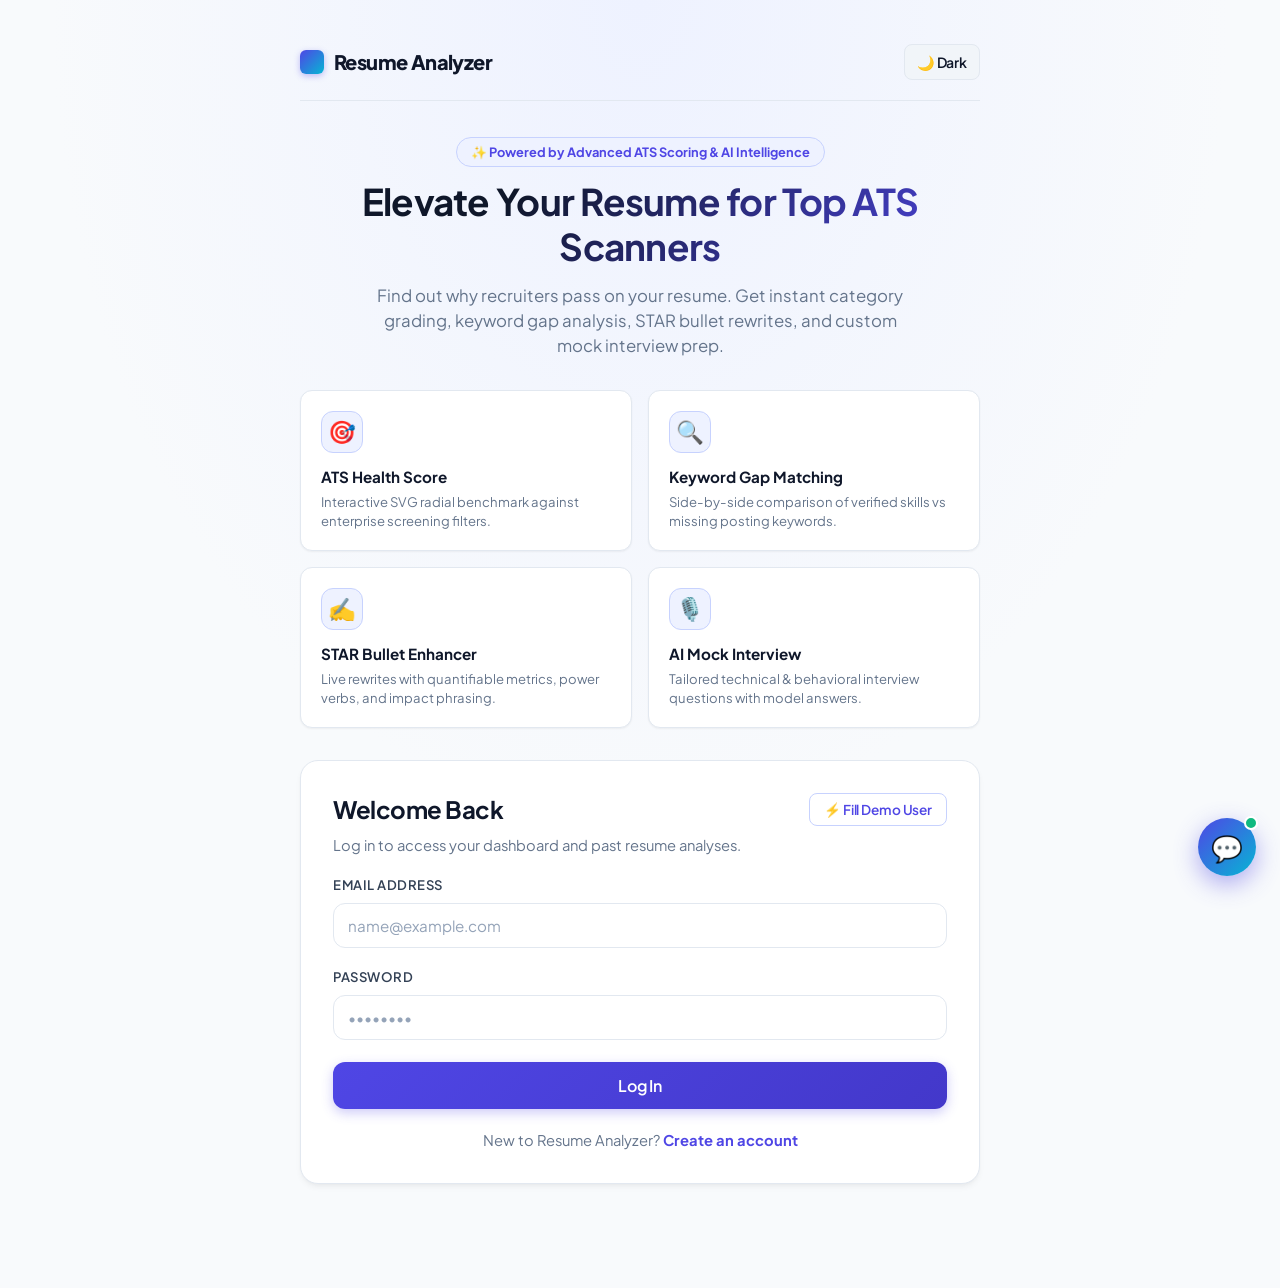
==== frontend/index.html @ e70772e7 "first commit" ====
<!DOCTYPE html>
<html lang="en">
<head>
<meta charset="UTF-8">
<meta name="viewport" content="width=device-width, initial-scale=1.0">
<title>AI Resume Analyzer - Beat the ATS & Land Your Dream Role</title>
<link rel="stylesheet" href="css/style.css">
</head>
<body>
<div class="shell" style="max-width: 720px;">

  <!-- Masthead Navigation -->
  <div class="masthead">
    <div class="brand">Resume Analyzer</div>
    <nav class="nav-actions">
      <button class="theme-toggle-btn" onclick="toggleTheme()" title="Toggle Dark/Light Mode">🌙 Dark</button>
    </nav>
  </div>

  <div style="text-align:center; margin-bottom: 32px;">
    <div style="display:inline-block; font-size:0.8rem; font-weight:700; color:var(--primary); background:var(--primary-light); padding:4px 14px; border-radius:var(--radius-pill); margin-bottom:12px; border:1px solid var(--primary-border);">
      ✨ Powered by Advanced ATS Scoring & AI Intelligence
    </div>
    <h1 style="font-size:2.3rem;">Elevate Your Resume for Top ATS Scanners</h1>
    <p class="muted" style="font-size:1.05rem; max-width:540px; margin:0 auto;">
      Find out why recruiters pass on your resume. Get instant category grading, keyword gap analysis, STAR bullet rewrites, and custom mock interview prep.
    </p>
  </div>

  <!-- Feature Highlights Grid -->
  <div class="features-grid">
    <div class="feature-box">
      <div class="feature-icon">🎯</div>
      <div class="feature-title">ATS Health Score</div>
      <div class="feature-desc">Interactive SVG radial benchmark against enterprise screening filters.</div>
    </div>
    <div class="feature-box">
      <div class="feature-icon">🔍</div>
      <div class="feature-title">Keyword Gap Matching</div>
      <div class="feature-desc">Side-by-side comparison of verified skills vs missing posting keywords.</div>
    </div>
    <div class="feature-box">
      <div class="feature-icon">✍️</div>
      <div class="feature-title">STAR Bullet Enhancer</div>
      <div class="feature-desc">Live rewrites with quantifiable metrics, power verbs, and impact phrasing.</div>
    </div>
    <div class="feature-box">
      <div class="feature-icon">🎙️</div>
      <div class="feature-title">AI Mock Interview</div>
      <div class="feature-desc">Tailored technical & behavioral interview questions with model answers.</div>
    </div>
  </div>

  <!-- Login Card -->
  <div class="card" id="login-card">
    <div style="display:flex; justify-content:space-between; align-items:center; margin-bottom:8px;">
      <h2 style="margin:0;">Welcome Back</h2>
      <button class="btn-outline btn-sm" onclick="quickFillDemo('login')" style="margin-top:0;">⚡ Fill Demo User</button>
    </div>
    <p class="muted" style="margin-bottom:18px;">Log in to access your dashboard and past resume analyses.</p>

    <label>Email Address</label>
    <input type="email" id="login-email" placeholder="name@example.com">

    <label>Password</label>
    <input type="password" id="login-password" placeholder="••••••••">

    <button onclick="handleLogin()" style="width:100%; margin-top:22px; padding:13px; font-size:1rem;">
      Log In
    </button>
    <div class="error" id="login-error"></div>

    <p class="muted" style="margin-top:20px; text-align:center;">
      New to Resume Analyzer? <a href="#" onclick="toggleForms(); return false;" style="font-weight:700;">Create an account</a>
    </p>
  </div>

  <!-- Register Card -->
  <div class="card" id="register-card" style="display:none;">
    <div style="display:flex; justify-content:space-between; align-items:center; margin-bottom:8px;">
      <h2 style="margin:0;">Create Account</h2>
      <button class="btn-outline btn-sm" onclick="quickFillDemo('reg')" style="margin-top:0;">⚡ Fill Demo Info</button>
    </div>
    <p class="muted" style="margin-bottom:18px;">Get started in 30 seconds. No credit card required.</p>

    <label>Full Name</label>
    <input type="text" id="reg-name" placeholder="e.g. Alex Morgan">

    <label>Email Address</label>
    <input type="email" id="reg-email" placeholder="alex.morgan@example.com">

    <label>Password (min 6 characters)</label>
    <input type="password" id="reg-password" placeholder="••••••••">

    <label>Target Job Role</label>
    <input type="text" id="reg-role" placeholder="e.g. Senior Java Developer, Full Stack Engineer">

    <button onclick="handleRegister()" style="width:100%; margin-top:22px; padding:13px; font-size:1rem;">
      Create Free Account
    </button>
    <div class="error" id="register-error"></div>

    <p class="muted" style="margin-top:20px; text-align:center;">
      Already have an account? <a href="#" onclick="toggleForms(); return false;" style="font-weight:700;">Log in</a>
    </p>
  </div>

</div>

<script src="js/api.js"></script>
<script>
  if (getToken()) window.location.href = "dashboard.html";

  function toggleForms() {
    const login = document.getElementById("login-card");
    const reg = document.getElementById("register-card");
    const showLogin = login.style.display === "none";
    login.style.display = showLogin ? "block" : "none";
    reg.style.display = showLogin ? "none" : "block";
  }

  function quickFillDemo(type) {
    if (type === "login") {
      document.getElementById("login-email").value = "demo@resumeanalyzer.com";
      document.getElementById("login-password").value = "password123";
    } else {
      document.getElementById("reg-name").value = "Alex Morgan";
      document.getElementById("reg-email").value = "demo_" + Math.floor(Math.random() * 9000 + 1000) + "@resumeanalyzer.com";
      document.getElementById("reg-password").value = "password123";
      document.getElementById("reg-role").value = "Senior Java Developer";
    }
  }

  async function handleLogin() {
    const email = document.getElementById("login-email").value.trim();
    const password = document.getElementById("login-password").value;
    const errorEl = document.getElementById("login-error");
    errorEl.textContent = "";

    if (!email || !password) {
      errorEl.textContent = "Please enter both email and password.";
      return;
    }

    try {
      await loginUser(email, password);
      window.location.href = "dashboard.html";
    } catch (e) {
      errorEl.textContent = e.message;
    }
  }

  async function handleRegister() {
    const name = document.getElementById("reg-name").value.trim();
    const email = document.getElementById("reg-email").value.trim();
    const password = document.getElementById("reg-password").value;
    const role = document.getElementById("reg-role").value.trim();
    const errorEl = document.getElementById("register-error");
    errorEl.textContent = "";

    if (!name || !email || !password) {
      errorEl.textContent = "Please fill in your name, email, and password.";
      return;
    }

    try {
      await registerUser(name, email, password, role);
      window.location.href = "dashboard.html";
    } catch (e) {
      errorEl.textContent = e.message;
    }
  }
</script>
<script src="js/chatbot.js"></script>
</body>
</html>
---- frontend/css/style.css ----
@import url('https://fonts.googleapis.com/css2?family=Plus+Jakarta+Sans:wght@400;500;600;700;800&display=swap');

:root {
  /* Core Palette */
  --bg-app: #f8fafc;
  --bg-card: #ffffff;
  --bg-subtle: #f1f5f9;
  
  --text-main: #0f172a;
  --text-body: #334155;
  --text-muted: #64748b;
  --text-faint: #94a3b8;
  
  /* Brand / Primary */
  --primary: #4f46e5;
  --primary-hover: #4338ca;
  --primary-light: #eef2ff;
  --primary-border: #c7d2fe;
  --primary-glow: rgba(79, 70, 229, 0.16);

  /* Status Colors */
  --success: #059669;
  --success-bg: #ecfdf5;
  --success-border: #a7f3d0;
  --success-text: #065f46;

  --warn: #d97706;
  --warn-bg: #fffbeb;
  --warn-border: #fde68a;
  --warn-text: #92400e;

  --danger: #dc2626;
  --danger-bg: #fef2f2;
  --danger-border: #fecaca;
  --danger-text: #991b1b;

  /* Borders & Shadows */
  --border: #e2e8f0;
  --border-focus: #818cf8;
  --radius-sm: 8px;
  --radius-md: 12px;
  --radius-lg: 18px;
  --radius-pill: 9999px;

  --shadow-sm: 0 1px 2px 0 rgba(0, 0, 0, 0.05);
  --shadow-card: 0 4px 6px -1px rgba(0, 0, 0, 0.05), 0 2px 4px -2px rgba(0, 0, 0, 0.04);
  --shadow-elevated: 0 12px 24px -4px rgba(15, 23, 42, 0.08), 0 4px 8px -2px rgba(15, 23, 42, 0.04);
}

* {
  box-sizing: border-box;
  margin: 0;
  padding: 0;
}

body {
  margin: 0;
  background-color: var(--bg-app);
  background-image: radial-gradient(at 50% 0%, #eef2ff 0%, #f8fafc 65%);
  background-attachment: fixed;
  color: var(--text-body);
  font-family: 'Plus Jakarta Sans', -apple-system, BlinkMacSystemFont, "Segoe UI", Roboto, Helvetica, Arial, sans-serif;
  font-size: 15px;
  line-height: 1.6;
  -webkit-font-smoothing: antialiased;
  -moz-osx-font-smoothing: grayscale;
  min-height: 100vh;
}

/* Headings */
h1, h2, h3, h4 {
  color: var(--text-main);
  font-weight: 700;
  letter-spacing: -0.02em;
}

h1 {
  font-size: 2.2rem;
  line-height: 1.2;
  margin-bottom: 0.4em;
  background: linear-gradient(135deg, #0f172a 30%, #4f46e5 100%);
  -webkit-background-clip: text;
  -webkit-text-fill-color: transparent;
}

h2 {
  font-size: 1.5rem;
  line-height: 1.3;
  margin-bottom: 0.3em;
}

h3 {
  font-size: 1.15rem;
  font-weight: 600;
  margin-top: 28px;
  margin-bottom: 12px;
}

a {
  color: var(--primary);
  text-decoration: none;
  font-weight: 500;
  transition: color 0.15s ease;
}

a:hover {
  color: var(--primary-hover);
  text-decoration: underline;
}

/* Shell / Container */
.shell {
  max-width: 760px;
  margin: 0 auto;
  padding: 44px 20px 80px;
}

/* Navigation / Masthead */
.masthead {
  display: flex;
  justify-content: space-between;
  align-items: center;
  padding-bottom: 20px;
  margin-bottom: 36px;
  border-bottom: 1px solid var(--border);
}

.masthead .brand {
  font-size: 1.25rem;
  font-weight: 800;
  letter-spacing: -0.03em;
  color: var(--text-main);
  display: flex;
  align-items: center;
  gap: 10px;
}

.masthead .brand::before {
  content: "";
  display: inline-block;
  width: 24px;
  height: 24px;
  background: linear-gradient(135deg, #4f46e5 0%, #06b6d4 100%);
  border-radius: 6px;
  box-shadow: 0 2px 6px rgba(79, 70, 229, 0.35);
}

.masthead nav {
  display: flex;
  align-items: center;
  gap: 8px;
}

.masthead nav a {
  color: var(--text-muted);
  font-size: 0.9rem;
  font-weight: 500;
  padding: 8px 14px;
  border-radius: var(--radius-sm);
  text-decoration: none;
  transition: all 0.15s ease;
}

.masthead nav a:hover {
  color: var(--text-main);
  background: var(--bg-subtle);
  text-decoration: none;
}

/* Card */
.card {
  background: var(--bg-card);
  border: 1px solid var(--border);
  border-radius: var(--radius-lg);
  padding: 32px;
  margin-bottom: 24px;
  box-shadow: var(--shadow-card);
  transition: box-shadow 0.2s ease, border-color 0.2s ease;
}

.card:hover {
  box-shadow: var(--shadow-elevated);
  border-color: #cbd5e1;
}

/* Forms & Inputs */
label {
  display: block;
  font-size: 0.82rem;
  font-weight: 600;
  color: var(--text-body);
  text-transform: uppercase;
  letter-spacing: 0.04em;
  margin-top: 18px;
  margin-bottom: 8px;
}

input[type=text],
input[type=email],
input[type=password],
textarea {
  width: 100%;
  padding: 12px 14px;
  border: 1.5px solid var(--border);
  border-radius: var(--radius-md);
  background: #ffffff;
  color: var(--text-main);
  font-size: 0.95rem;
  font-family: inherit;
  transition: border-color 0.15s ease, box-shadow 0.15s ease;
}

input[type=text]:focus,
input[type=email]:focus,
input[type=password]:focus,
textarea:focus {
  outline: none;
  border-color: var(--primary);
  box-shadow: 0 0 0 4px var(--primary-glow);
}

input::placeholder,
textarea::placeholder {
  color: var(--text-faint);
}

textarea {
  min-height: 120px;
  resize: vertical;
  line-height: 1.5;
}

/* Modern File Upload Input */
input[type=file] {
  display: block;
  width: 100%;
  margin-top: 6px;
  padding: 14px;
  font-size: 0.9rem;
  color: var(--text-muted);
  border: 2px dashed var(--border);
  border-radius: var(--radius-md);
  background: var(--bg-subtle);
  cursor: pointer;
  transition: all 0.2s ease;
}

input[type=file]:hover {
  border-color: var(--primary);
  background: var(--primary-light);
  color: var(--text-main);
}

input[type=file]::file-selector-button {
  padding: 8px 16px;
  margin-right: 14px;
  background: #ffffff;
  color: var(--text-main);
  border: 1px solid var(--border);
  border-radius: var(--radius-sm);
  font-family: inherit;
  font-size: 0.85rem;
  font-weight: 600;
  cursor: pointer;
  box-shadow: var(--shadow-sm);
  transition: all 0.15s ease;
}

input[type=file]::file-selector-button:hover {
  background: var(--primary);
  color: #ffffff;
  border-color: var(--primary);
}

/* Buttons */
button {
  display: inline-flex;
  align-items: center;
  justify-content: center;
  margin-top: 24px;
  padding: 12px 26px;
  background: linear-gradient(135deg, #4f46e5 0%, #4338ca 100%);
  color: #ffffff;
  border: none;
  border-radius: var(--radius-md);
  font-family: inherit;
  font-size: 0.95rem;
  font-weight: 600;
  letter-spacing: -0.01em;
  cursor: pointer;
  box-shadow: 0 4px 12px rgba(79, 70, 229, 0.28);
  transition: all 0.18s cubic-bezier(0.16, 1, 0.3, 1);
}

button:hover:not(:disabled) {
  transform: translateY(-1.5px);
  box-shadow: 0 6px 16px rgba(79, 70, 229, 0.38);
}

button:active:not(:disabled) {
  transform: translateY(0);
}

button:disabled {
  background: #94a3b8;
  cursor: not-allowed;
  opacity: 0.7;
  box-shadow: none;
  transform: none;
}

/* Error Banner */
.error {
  margin-top: 14px;
  padding: 12px 16px;
  border-radius: var(--radius-md);
  background-color: var(--danger-bg);
  border: 1px solid var(--danger-border);
  color: var(--danger-text);
  font-size: 0.9rem;
  font-weight: 500;
  display: flex;
  align-items: center;
  gap: 8px;
}

.error:empty {
  display: none;
}

.error::before {
  content: "!";
  display: inline-flex;
  align-items: center;
  justify-content: center;
  width: 18px;
  height: 18px;
  border-radius: 50%;
  background: var(--danger);
  color: #ffffff;
  font-size: 0.75rem;
  font-weight: 800;
  flex-shrink: 0;
}

/* Muted helper text */
.muted {
  color: var(--text-muted);
  font-size: 0.92rem;
  line-height: 1.5;
}

/* ATS Readiness Hero Banner */
.readiness {
  display: flex;
  align-items: center;
  gap: 20px;
  padding: 20px 24px;
  background: linear-gradient(135deg, #f0fdf4 0%, #ecfdf5 100%);
  border: 1px solid var(--success-border);
  border-radius: var(--radius-md);
  margin-bottom: 24px;
}

.readiness .score {
  font-size: 3.5rem;
  font-weight: 800;
  line-height: 1;
  color: var(--success);
  letter-spacing: -0.04em;
}

.readiness .label {
  font-size: 1.05rem;
  font-weight: 600;
  color: var(--success-text);
}

/* Metric Grid */
.metric-grid {
  display: grid;
  grid-template-columns: repeat(auto-fit, minmax(130px, 1fr));
  gap: 14px;
  margin-top: 18px;
}

.metric {
  background: var(--bg-subtle);
  border: 1px solid var(--border);
  border-radius: var(--radius-md);
  padding: 16px 18px;
  transition: all 0.15s ease;
}

.metric:hover {
  background: #ffffff;
  border-color: #cbd5e1;
  box-shadow: var(--shadow-sm);
  transform: translateY(-1px);
}

.metric .value {
  font-size: 1.6rem;
  font-weight: 700;
  letter-spacing: -0.02em;
  color: var(--text-main);
  line-height: 1.2;
}

.metric .name {
  font-size: 0.8rem;
  font-weight: 600;
  color: var(--text-muted);
  text-transform: capitalize;
  margin-top: 4px;
}

/* Tags (Skills & Missing Skills) */
.tag-list {
  display: flex;
  flex-wrap: wrap;
  gap: 8px;
  margin-top: 10px;
}

.tag {
  font-size: 0.82rem;
  font-weight: 600;
  padding: 6px 12px;
  border-radius: var(--radius-pill);
  background: var(--success-bg);
  color: var(--success-text);
  border: 1px solid var(--success-border);
  display: inline-flex;
  align-items: center;
  gap: 5px;
  transition: transform 0.1s ease;
}

.tag:hover {
  transform: scale(1.02);
}

.tag::before {
  content: "✓";
  font-size: 0.75rem;
  color: var(--success);
}

.tag.missing {
  background: var(--danger-bg);
  color: var(--danger-text);
  border-color: var(--danger-border);
}

.tag.missing::before {
  content: "+";
  font-size: 0.85rem;
  color: var(--danger);
}

/* Suggestions List */
.suggestions {
  list-style: none;
  padding: 0;
  margin-top: 12px;
  display: flex;
  flex-direction: column;
  gap: 10px;
}

.suggestions li {
  position: relative;
  background: var(--bg-subtle);
  border-left: 3.5px solid var(--primary);
  border-radius: 0 var(--radius-sm) var(--radius-sm) 0;
  padding: 12px 16px;
  font-size: 0.92rem;
  color: var(--text-body);
  line-height: 1.5;
}

/* History Rows */
.history-row {
  display: flex;
  justify-content: space-between;
  align-items: center;
  padding: 14px 16px;
  border-radius: var(--radius-sm);
  border-bottom: 1px solid var(--border);
  font-size: 0.92rem;
  font-weight: 500;
  transition: background 0.15s ease;
}

.history-row:hover {
  background: var(--bg-subtle);
}

.history-row:last-child {
  border-bottom: none;
}

.history-row span:last-child {
  font-weight: 600;
  color: var(--primary);
  background: var(--primary-light);
  padding: 4px 10px;
  border-radius: var(--radius-pill);
  font-size: 0.82rem;
}

/* Loading status text */
#status {
  font-size: 0.9rem;
  font-weight: 500;
  color: var(--primary);
  display: flex;
  align-items: center;
  gap: 8px;
}

/* Responsive adjustments */
@media (max-width: 640px) {
  .shell {
    padding: 24px 16px 60px;
  }
  .card {
    padding: 20px;
  }
  .readiness {
    flex-direction: column;
    align-items: flex-start;
    gap: 8px;
  }
  .readiness .score {
    font-size: 2.8rem;
  }
  .metric-grid {
    grid-template-columns: repeat(2, 1fr);
  }
}

/* ==========================================================================
   DARK THEME VARIABLES & OVERRIDES
   ========================================================================== */
[data-theme="dark"] {
  --bg-app: #090d16;
  --bg-card: #111827;
  --bg-subtle: #1a2236;
  
  --text-main: #f8fafc;
  --text-body: #cbd5e1;
  --text-muted: #94a3b8;
  --text-faint: #64748b;

  --primary: #6366f1;
  --primary-hover: #818cf8;
  --primary-light: rgba(99, 102, 241, 0.15);
  --primary-border: rgba(99, 102, 241, 0.35);
  --primary-glow: rgba(99, 102, 241, 0.25);

  --border: #232f48;
  --border-focus: #818cf8;

  --success: #10b981;
  --success-bg: rgba(16, 185, 129, 0.14);
  --success-border: rgba(16, 185, 129, 0.35);
  --success-text: #34d399;

  --warn: #f59e0b;
  --warn-bg: rgba(245, 158, 11, 0.14);
  --warn-border: rgba(245, 158, 11, 0.35);
  --warn-text: #fbbf24;

  --danger: #ef4444;
  --danger-bg: rgba(239, 68, 68, 0.14);
  --danger-border: rgba(239, 68, 68, 0.35);
  --danger-text: #f87171;

  --shadow-sm: 0 1px 3px rgba(0, 0, 0, 0.4);
  --shadow-card: 0 4px 14px rgba(0, 0, 0, 0.4);
  --shadow-elevated: 0 12px 30px rgba(0, 0, 0, 0.6);
}

[data-theme="dark"] body {
  background-color: var(--bg-app);
  background-image: radial-gradient(at 50% 0%, #1e1b4b 0%, #090d16 70%);
}

[data-theme="dark"] h1 {
  background: linear-gradient(135deg, #f8fafc 40%, #818cf8 100%);
  -webkit-background-clip: text;
  -webkit-text-fill-color: transparent;
}

[data-theme="dark"] input[type=text],
[data-theme="dark"] input[type=email],
[data-theme="dark"] input[type=password],
[data-theme="dark"] textarea,
[data-theme="dark"] select {
  background: #0f172a;
  color: #f1f5f9;
  border-color: #26334d;
}

[data-theme="dark"] input[type=file] {
  background: #111b30;
  border-color: #26334d;
}

[data-theme="dark"] input[type=file]::file-selector-button {
  background: #1e293b;
  color: #f8fafc;
  border-color: #334155;
}

[data-theme="dark"] .readiness {
  background: linear-gradient(135deg, rgba(6, 78, 59, 0.35) 0%, rgba(16, 185, 129, 0.12) 100%);
  border-color: rgba(52, 211, 153, 0.3);
}

/* ==========================================================================
   NAVIGATION & THEME TOGGLE
   ========================================================================== */
.nav-actions {
  display: flex;
  align-items: center;
  gap: 10px;
}

.theme-toggle-btn {
  background: var(--bg-subtle);
  color: var(--text-main);
  border: 1px solid var(--border);
  box-shadow: none;
  margin-top: 0;
  padding: 8px 12px;
  border-radius: var(--radius-sm);
  font-size: 0.88rem;
  cursor: pointer;
  display: inline-flex;
  align-items: center;
  gap: 6px;
  transition: all 0.2s ease;
}

.theme-toggle-btn:hover {
  background: var(--primary-light);
  border-color: var(--primary-border);
  transform: translateY(-1px);
}

.btn-secondary {
  background: var(--bg-subtle);
  color: var(--text-main);
  border: 1px solid var(--border);
  box-shadow: var(--shadow-sm);
}

.btn-secondary:hover:not(:disabled) {
  background: var(--primary-light);
  color: var(--primary);
  border-color: var(--primary-border);
}

.btn-sm {
  margin-top: 0;
  padding: 7px 14px;
  font-size: 0.85rem;
  border-radius: var(--radius-sm);
}

.btn-outline {
  background: transparent;
  color: var(--primary);
  border: 1.5px solid var(--primary-border);
  box-shadow: none;
}

.btn-outline:hover:not(:disabled) {
  background: var(--primary-light);
}

/* ==========================================================================
   INTERACTIVE TABS
   ========================================================================== */
.tabs-nav {
  display: flex;
  gap: 6px;
  border-bottom: 2px solid var(--border);
  margin-bottom: 24px;
  overflow-x: auto;
  padding-bottom: 4px;
  scrollbar-width: none;
}

.tabs-nav::-webkit-scrollbar {
  display: none;
}

.tab-btn {
  background: transparent;
  color: var(--text-muted);
  border: none;
  box-shadow: none;
  margin-top: 0;
  padding: 10px 18px;
  border-radius: var(--radius-md) var(--radius-md) 0 0;
  font-size: 0.92rem;
  font-weight: 600;
  cursor: pointer;
  white-space: nowrap;
  position: relative;
  transition: all 0.15s ease;
}

.tab-btn:hover {
  color: var(--text-main);
  background: var(--bg-subtle);
  transform: none;
}

.tab-btn.active {
  color: var(--primary);
  background: var(--primary-light);
}

.tab-btn.active::after {
  content: "";
  position: absolute;
  bottom: -6px;
  left: 0;
  right: 0;
  height: 3px;
  background: var(--primary);
  border-radius: 3px 3px 0 0;
}

.tab-content {
  display: none;
  animation: fadeIn 0.25s ease;
}

.tab-content.active {
  display: block;
}

@keyframes fadeIn {
  from { opacity: 0; transform: translateY(6px); }
  to { opacity: 1; transform: translateY(0); }
}

/* ==========================================================================
   RADIAL ATS SCORE GAUGE & HERO METRICS
   ========================================================================== */
.score-hero-card {
  display: flex;
  align-items: center;
  justify-content: space-between;
  gap: 24px;
  padding: 28px 32px;
  background: var(--bg-card);
  border: 1px solid var(--border);
  border-radius: var(--radius-lg);
  margin-bottom: 24px;
  box-shadow: var(--shadow-card);
}

.score-gauge-wrap {
  position: relative;
  width: 130px;
  height: 130px;
  flex-shrink: 0;
}

.score-gauge-svg {
  width: 100%;
  height: 100%;
  transform: rotate(-90deg);
}

.gauge-bg {
  fill: none;
  stroke: var(--bg-subtle);
  stroke-width: 10;
}

.gauge-progress {
  fill: none;
  stroke: var(--primary);
  stroke-width: 10;
  stroke-linecap: round;
  transition: stroke-dashoffset 1.2s cubic-bezier(0.16, 1, 0.3, 1), stroke 0.4s ease;
}

.gauge-center-text {
  position: absolute;
  inset: 0;
  display: flex;
  flex-direction: column;
  align-items: center;
  justify-content: center;
  line-height: 1;
}

.gauge-center-score {
  font-size: 2.4rem;
  font-weight: 800;
  letter-spacing: -0.03em;
  color: var(--text-main);
}

.gauge-center-label {
  font-size: 0.72rem;
  font-weight: 700;
  color: var(--text-muted);
  text-transform: uppercase;
  margin-top: 2px;
}

.score-details-col {
  flex: 1;
}

.score-title-row {
  display: flex;
  align-items: center;
  gap: 12px;
  flex-wrap: wrap;
}

.score-status-badge {
  display: inline-flex;
  align-items: center;
  gap: 5px;
  font-size: 0.82rem;
  font-weight: 700;
  padding: 4px 12px;
  border-radius: var(--radius-pill);
}

.badge-excellent {
  background: var(--success-bg);
  color: var(--success-text);
  border: 1px solid var(--success-border);
}

.badge-good {
  background: var(--primary-light);
  color: var(--primary);
  border: 1px solid var(--primary-border);
}

.badge-warning {
  background: var(--warn-bg);
  color: var(--warn-text);
  border: 1px solid var(--warn-border);
}

.badge-danger {
  background: var(--danger-bg);
  color: var(--danger-text);
  border: 1px solid var(--danger-border);
}

.score-percentile-text {
  font-size: 0.95rem;
  color: var(--text-body);
  margin-top: 8px;
  line-height: 1.5;
}

.score-meta-bar {
  display: flex;
  align-items: center;
  gap: 16px;
  margin-top: 14px;
  padding-top: 12px;
  border-top: 1px solid var(--border);
  font-size: 0.88rem;
  color: var(--text-muted);
}

/* ==========================================================================
   CATEGORY BREAKDOWN WITH PROGRESS BARS
   ========================================================================== */
.cat-breakdown-grid {
  display: grid;
  grid-template-columns: repeat(auto-fit, minmax(220px, 1fr));
  gap: 16px;
  margin-top: 14px;
}

.cat-card {
  background: var(--bg-subtle);
  border: 1px solid var(--border);
  border-radius: var(--radius-md);
  padding: 16px;
  transition: all 0.15s ease;
}

.cat-card:hover {
  background: var(--bg-card);
  border-color: var(--primary-border);
  box-shadow: var(--shadow-sm);
}

.cat-header {
  display: flex;
  justify-content: space-between;
  align-items: center;
  margin-bottom: 8px;
}

.cat-name {
  font-size: 0.85rem;
  font-weight: 700;
  text-transform: capitalize;
  color: var(--text-main);
}

.cat-score-badge {
  font-size: 0.85rem;
  font-weight: 800;
  color: var(--primary);
}

.progress-track {
  width: 100%;
  height: 8px;
  background: rgba(148, 163, 184, 0.2);
  border-radius: var(--radius-pill);
  overflow: hidden;
  margin-bottom: 6px;
}

.progress-fill {
  height: 100%;
  border-radius: var(--radius-pill);
  transition: width 1s cubic-bezier(0.16, 1, 0.3, 1);
  background: linear-gradient(90deg, #4f46e5, #06b6d4);
}

.cat-desc {
  font-size: 0.78rem;
  color: var(--text-muted);
}

/* ==========================================================================
   INTERACTIVE STAR BULLET REWRITER WIDGET
   ========================================================================== */
.rewriter-widget {
  background: var(--bg-card);
  border: 1px solid var(--border);
  border-radius: var(--radius-lg);
  padding: 28px;
  box-shadow: var(--shadow-card);
}

.rewriter-controls {
  display: flex;
  gap: 12px;
  margin-top: 14px;
  flex-wrap: wrap;
}

.rewriter-controls select {
  padding: 10px 14px;
  border: 1.5px solid var(--border);
  border-radius: var(--radius-md);
  background: var(--bg-card);
  color: var(--text-main);
  font-family: inherit;
  font-size: 0.9rem;
  font-weight: 500;
  cursor: pointer;
}

.enhanced-result-box {
  margin-top: 20px;
  padding: 18px;
  background: var(--bg-subtle);
  border: 1px solid var(--primary-border);
  border-radius: var(--radius-md);
  position: relative;
  display: none;
  animation: fadeIn 0.3s ease;
}

.enhanced-bullet-item {
  margin-bottom: 14px;
  padding-bottom: 14px;
  border-bottom: 1px dashed var(--border);
}

.enhanced-bullet-item:last-child {
  margin-bottom: 0;
  padding-bottom: 0;
  border-bottom: none;
}

.enhanced-tag {
  display: inline-block;
  font-size: 0.75rem;
  font-weight: 700;
  text-transform: uppercase;
  color: var(--primary);
  background: var(--primary-light);
  padding: 2px 8px;
  border-radius: 4px;
  margin-bottom: 6px;
}

.enhanced-text {
  font-size: 0.95rem;
  color: var(--text-main);
  line-height: 1.5;
  margin-bottom: 8px;
}

.copy-bullet-btn {
  background: var(--bg-card);
  color: var(--text-body);
  border: 1px solid var(--border);
  box-shadow: none;
  margin-top: 4px;
  padding: 5px 12px;
  font-size: 0.78rem;
  border-radius: var(--radius-sm);
  cursor: pointer;
  display: inline-flex;
  align-items: center;
  gap: 5px;
  transition: all 0.15s ease;
}

.copy-bullet-btn:hover {
  background: var(--primary-light);
  color: var(--primary);
  border-color: var(--primary-border);
  transform: none;
}

/* ==========================================================================
   AI MOCK INTERVIEW CARDS
   ========================================================================== */
.interview-card {
  background: var(--bg-card);
  border: 1px solid var(--border);
  border-radius: var(--radius-md);
  padding: 20px;
  margin-bottom: 16px;
  box-shadow: var(--shadow-sm);
  transition: all 0.2s ease;
}

.interview-card:hover {
  border-color: var(--primary-border);
  box-shadow: var(--shadow-card);
}

.interview-header {
  display: flex;
  justify-content: space-between;
  align-items: flex-start;
  gap: 12px;
  margin-bottom: 10px;
}

.interview-q-title {
  font-size: 1.05rem;
  font-weight: 700;
  color: var(--text-main);
  line-height: 1.4;
}

.interview-difficulty {
  font-size: 0.75rem;
  font-weight: 700;
  padding: 3px 8px;
  border-radius: var(--radius-pill);
  text-transform: uppercase;
  white-space: nowrap;
}

.difficulty-medium {
  background: var(--warn-bg);
  color: var(--warn-text);
  border: 1px solid var(--warn-border);
}

.difficulty-hard {
  background: var(--danger-bg);
  color: var(--danger-text);
  border: 1px solid var(--danger-border);
}

.interview-why {
  font-size: 0.85rem;
  color: var(--text-muted);
  margin-bottom: 12px;
}

.answer-toggle-btn {
  background: transparent;
  color: var(--primary);
  border: 1px solid var(--primary-border);
  box-shadow: none;
  margin-top: 0;
  padding: 6px 14px;
  font-size: 0.82rem;
  font-weight: 600;
  border-radius: var(--radius-sm);
  cursor: pointer;
  transition: all 0.15s ease;
}

.answer-toggle-btn:hover {
  background: var(--primary-light);
  transform: none;
}

.interview-answer-box {
  display: none;
  margin-top: 14px;
  padding: 16px;
  background: var(--bg-subtle);
  border-left: 3px solid var(--primary);
  border-radius: 0 var(--radius-sm) var(--radius-sm) 0;
  font-size: 0.92rem;
  line-height: 1.6;
  color: var(--text-body);
  animation: fadeIn 0.25s ease;
}

.key-points-title {
  font-size: 0.8rem;
  font-weight: 700;
  color: var(--text-main);
  text-transform: uppercase;
  margin-top: 10px;
  margin-bottom: 4px;
}

/* ==========================================================================
   4-WEEK LEARNING ROADMAP
   ========================================================================== */
.roadmap-progress-box {
  background: var(--bg-subtle);
  border: 1px solid var(--border);
  border-radius: var(--radius-md);
  padding: 16px 20px;
  margin-bottom: 20px;
  display: flex;
  align-items: center;
  justify-content: space-between;
  gap: 16px;
}

.roadmap-week-card {
  background: var(--bg-card);
  border: 1px solid var(--border);
  border-radius: var(--radius-lg);
  padding: 24px;
  margin-bottom: 18px;
  box-shadow: var(--shadow-sm);
  position: relative;
  transition: all 0.2s ease;
}

.roadmap-week-card:hover {
  border-color: var(--primary-border);
  box-shadow: var(--shadow-card);
}

.roadmap-week-header {
  display: flex;
  justify-content: space-between;
  align-items: center;
  margin-bottom: 14px;
}

.week-badge {
  font-size: 0.82rem;
  font-weight: 800;
  padding: 4px 10px;
  border-radius: var(--radius-sm);
  background: var(--primary);
  color: #ffffff;
}

.week-topic {
  font-size: 1.05rem;
  font-weight: 700;
  color: var(--text-main);
}

.roadmap-task-list {
  list-style: none;
  padding: 0;
  margin: 0;
  display: flex;
  flex-direction: column;
  gap: 10px;
}

.roadmap-task-item {
  display: flex;
  align-items: flex-start;
  gap: 12px;
  padding: 10px 14px;
  background: var(--bg-subtle);
  border-radius: var(--radius-md);
  font-size: 0.92rem;
  color: var(--text-body);
  transition: all 0.15s ease;
  cursor: pointer;
}

.roadmap-task-item:hover {
  background: var(--primary-light);
}

.roadmap-task-item input[type="checkbox"] {
  margin-top: 4px;
  width: 16px;
  height: 16px;
  cursor: pointer;
  accent-color: var(--primary);
}

.roadmap-task-item.completed {
  text-decoration: line-through;
  opacity: 0.6;
}

/* ==========================================================================
   DRAG AND DROP ZONE & UPLOAD UX
   ========================================================================== */
.dropzone {
  border: 2px dashed var(--border);
  border-radius: var(--radius-lg);
  padding: 36px 20px;
  text-align: center;
  background: var(--bg-subtle);
  cursor: pointer;
  transition: all 0.2s ease;
  margin-top: 10px;
  position: relative;
}

.dropzone:hover,
.dropzone.dragover {
  border-color: var(--primary);
  background: var(--primary-light);
}

.dropzone-icon {
  font-size: 2.8rem;
  color: var(--primary);
  margin-bottom: 12px;
}

.dropzone-text {
  font-size: 1.05rem;
  font-weight: 600;
  color: var(--text-main);
  margin-bottom: 4px;
}

.file-pill {
  display: inline-flex;
  align-items: center;
  gap: 10px;
  padding: 10px 16px;
  background: var(--primary-light);
  border: 1px solid var(--primary-border);
  border-radius: var(--radius-md);
  margin-top: 14px;
  font-size: 0.9rem;
  font-weight: 600;
  color: var(--primary);
}

.sample-resume-btn {
  background: var(--bg-subtle);
  color: var(--text-main);
  border: 1px dashed var(--primary-border);
  box-shadow: none;
  margin-top: 16px;
  padding: 10px 18px;
  font-size: 0.88rem;
  font-weight: 600;
  border-radius: var(--radius-md);
  cursor: pointer;
  display: inline-flex;
  align-items: center;
  gap: 8px;
  transition: all 0.15s ease;
}

.sample-resume-btn:hover {
  background: var(--primary-light);
  border-color: var(--primary);
  transform: translateY(-1px);
}

.loading-steps-box {
  display: none;
  margin-top: 20px;
  padding: 18px;
  background: var(--bg-subtle);
  border-radius: var(--radius-md);
  border: 1px solid var(--border);
}

.step-indicator {
  display: flex;
  align-items: center;
  gap: 10px;
  margin-bottom: 10px;
  font-size: 0.88rem;
  color: var(--text-muted);
}

.step-indicator.active {
  color: var(--primary);
  font-weight: 700;
}

.step-indicator.done {
  color: var(--success);
  font-weight: 600;
}

/* ==========================================================================
   LANDING PAGE FEATURE SHOWCASE
   ========================================================================== */
.features-grid {
  display: grid;
  grid-template-columns: repeat(2, 1fr);
  gap: 16px;
  margin-bottom: 32px;
}

@media (max-width: 600px) {
  .features-grid {
    grid-template-columns: 1fr;
    gap: 12px;
  }
}

.feature-box {
  background: var(--bg-card);
  border: 1px solid var(--border);
  border-radius: var(--radius-md);
  padding: 20px;
  text-align: left;
  box-shadow: var(--shadow-sm);
  transition: all 0.2s ease;
  display: flex;
  flex-direction: column;
  justify-content: flex-start;
  height: 100%;
}

.feature-box:hover {
  border-color: var(--primary-border);
  transform: translateY(-2px);
  box-shadow: var(--shadow-card);
}

.feature-icon {
  font-size: 1.4rem;
  margin-bottom: 12px;
  width: 42px;
  height: 42px;
  display: inline-flex;
  align-items: center;
  justify-content: center;
  background: var(--primary-light);
  border-radius: var(--radius-md);
  border: 1px solid var(--primary-border);
}

.feature-title {
  font-size: 0.95rem;
  font-weight: 700;
  color: var(--text-main);
  margin-bottom: 4px;
}

.feature-desc {
  font-size: 0.82rem;
  color: var(--text-muted);
  line-height: 1.4;
}

/* ==========================================================================
   PRINT / EXPORT REPORT STYLES
   ========================================================================== */
@media print {
  body {
    background: #ffffff !important;
    color: #000000 !important;
  }
  .masthead nav,
  .tabs-nav,
  .rewriter-controls,
  .theme-toggle-btn,
  button,
  .answer-toggle-btn,
  .copy-bullet-btn {
    display: none !important;
  }
  .tab-content {
    display: block !important;
    margin-bottom: 30px;
    page-break-inside: avoid;
  }
  .card, .score-hero-card, .cat-card, .interview-card, .roadmap-week-card {
    border: 1px solid #cbd5e1 !important;
    box-shadow: none !important;
    background: #ffffff !important;
  }
  .interview-answer-box {
    display: block !important;
  }
}

/* ==========================================================================
   AI CAREER COPILOT CHATBOT STYLES
   ========================================================================== */
.chatbot-fab {
  position: fixed;
  bottom: 24px;
  right: 24px;
  width: 58px;
  height: 58px;
  border-radius: 50%;
  background: linear-gradient(135deg, #4f46e5 0%, #06b6d4 100%);
  color: #ffffff;
  border: none;
  box-shadow: 0 8px 24px rgba(79, 70, 229, 0.45);
  cursor: pointer;
  display: flex;
  align-items: center;
  justify-content: center;
  font-size: 1.6rem;
  z-index: 1000;
  transition: transform 0.25s cubic-bezier(0.16, 1, 0.3, 1), box-shadow 0.25s ease;
  margin-top: 0;
  padding: 0;
}

.chatbot-fab:hover {
  transform: scale(1.08) translateY(-2px);
  box-shadow: 0 12px 30px rgba(79, 70, 229, 0.55);
}

.chatbot-fab .fab-badge {
  position: absolute;
  top: -2px;
  right: -2px;
  width: 14px;
  height: 14px;
  background: #10b981;
  border: 2px solid var(--bg-card);
  border-radius: 50%;
}

.chatbot-window {
  position: fixed;
  bottom: 92px;
  right: 24px;
  width: 400px;
  max-width: calc(100vw - 32px);
  height: 560px;
  max-height: calc(100vh - 120px);
  border-radius: var(--radius-lg);
  background: var(--bg-card);
  border: 1px solid var(--border);
  box-shadow: var(--shadow-elevated);
  z-index: 1001;
  display: none;
  flex-direction: column;
  overflow: hidden;
  animation: chatSlideUp 0.25s cubic-bezier(0.16, 1, 0.3, 1);
}

.chatbot-window.open {
  display: flex;
}

@keyframes chatSlideUp {
  from { opacity: 0; transform: translateY(16px) scale(0.96); }
  to { opacity: 1; transform: translateY(0) scale(1); }
}

.chatbot-header {
  padding: 14px 18px;
  background: linear-gradient(135deg, #4f46e5 0%, #3730a3 100%);
  color: #ffffff;
  display: flex;
  justify-content: space-between;
  align-items: center;
  flex-shrink: 0;
}

.chatbot-header-title {
  display: flex;
  align-items: center;
  gap: 10px;
}

.chatbot-avatar {
  width: 34px;
  height: 34px;
  border-radius: 50%;
  background: rgba(255, 255, 255, 0.2);
  display: flex;
  align-items: center;
  justify-content: center;
  font-size: 1.1rem;
}

.chatbot-header-text h4 {
  margin: 0;
  font-size: 0.95rem;
  font-weight: 700;
  color: #ffffff;
}

.chatbot-header-text span {
  font-size: 0.75rem;
  color: rgba(255, 255, 255, 0.8);
  display: flex;
  align-items: center;
  gap: 4px;
}

.chatbot-header-text span::before {
  content: "";
  display: inline-block;
  width: 6px;
  height: 6px;
  background: #34d399;
  border-radius: 50%;
}

.chatbot-header-actions {
  display: flex;
  align-items: center;
  gap: 6px;
}

.chatbot-close-btn {
  background: transparent;
  color: #ffffff;
  border: none;
  font-size: 1.1rem;
  cursor: pointer;
  padding: 4px 8px;
  border-radius: var(--radius-sm);
  margin-top: 0;
  box-shadow: none;
}

.chatbot-close-btn:hover {
  background: rgba(255, 255, 255, 0.15);
  transform: none;
}

.chatbot-context-banner {
  background: var(--bg-subtle);
  border-bottom: 1px solid var(--border);
  padding: 8px 14px;
  font-size: 0.78rem;
  color: var(--text-muted);
  display: flex;
  justify-content: space-between;
  align-items: center;
  flex-shrink: 0;
}

.chatbot-body {
  flex: 1;
  padding: 16px;
  overflow-y: auto;
  display: flex;
  flex-direction: column;
  gap: 12px;
}

.chat-msg {
  display: flex;
  flex-direction: column;
  max-width: 84%;
  font-size: 0.9rem;
  line-height: 1.5;
  animation: fadeIn 0.2s ease;
}

.chat-msg.bot {
  align-self: flex-start;
}

.chat-msg.user {
  align-self: flex-end;
}

.chat-bubble {
  padding: 10px 14px;
  border-radius: var(--radius-md);
  word-break: break-word;
}

.chat-msg.bot .chat-bubble {
  background: var(--bg-subtle);
  color: var(--text-body);
  border: 1px solid var(--border);
  border-top-left-radius: 2px;
}

.chat-msg.user .chat-bubble {
  background: var(--primary);
  color: #ffffff;
  border-top-right-radius: 2px;
}

.chat-time {
  font-size: 0.7rem;
  color: var(--text-faint);
  margin-top: 4px;
  padding: 0 4px;
}

.chat-msg.user .chat-time {
  text-align: right;
}

.chat-chips-wrap {
  padding: 8px 14px 4px;
  display: flex;
  gap: 6px;
  overflow-x: auto;
  scrollbar-width: none;
  flex-shrink: 0;
}

.chat-chips-wrap::-webkit-scrollbar {
  display: none;
}

.chat-chip {
  background: var(--bg-subtle);
  color: var(--primary);
  border: 1px solid var(--primary-border);
  padding: 5px 10px;
  border-radius: var(--radius-pill);
  font-size: 0.78rem;
  font-weight: 600;
  white-space: nowrap;
  cursor: pointer;
  transition: all 0.15s ease;
}

.chat-chip:hover {
  background: var(--primary-light);
  transform: translateY(-1px);
}

.chatbot-footer {
  padding: 10px 14px;
  border-top: 1px solid var(--border);
  background: var(--bg-card);
  display: flex;
  align-items: center;
  gap: 8px;
  flex-shrink: 0;
}

.chat-input {
  flex: 1;
  padding: 10px 14px;
  border: 1.5px solid var(--border);
  border-radius: var(--radius-pill);
  font-size: 0.9rem;
  outline: none;
  background: var(--bg-subtle);
  color: var(--text-main);
  transition: border-color 0.15s ease;
}

.chat-input:focus {
  border-color: var(--primary);
  background: var(--bg-card);
}

.chat-send-btn {
  width: 38px;
  height: 38px;
  border-radius: 50%;
  background: var(--primary);
  color: #ffffff;
  border: none;
  display: flex;
  align-items: center;
  justify-content: center;
  cursor: pointer;
  font-size: 1rem;
  margin-top: 0;
  padding: 0;
  box-shadow: none;
  flex-shrink: 0;
  transition: all 0.15s ease;
}

.chat-send-btn:hover {
  background: var(--primary-hover);
  transform: scale(1.05);
}

.chat-typing-dots {
  display: inline-flex;
  align-items: center;
  gap: 4px;
  padding: 6px 10px;
}

.chat-typing-dots span {
  width: 6px;
  height: 6px;
  background: var(--primary);
  border-radius: 50%;
  animation: typingBounce 1.4s infinite ease-in-out;
}

.chat-typing-dots span:nth-child(1) { animation-delay: -0.32s; }
.chat-typing-dots span:nth-child(2) { animation-delay: -0.16s; }

@keyframes typingBounce {
  0%, 80%, 100% { transform: scale(0); opacity: 0.4; }
  40% { transform: scale(1); opacity: 1; }
}

@media print {
  .chatbot-fab, .chatbot-window {
    display: none !important;
  }
}
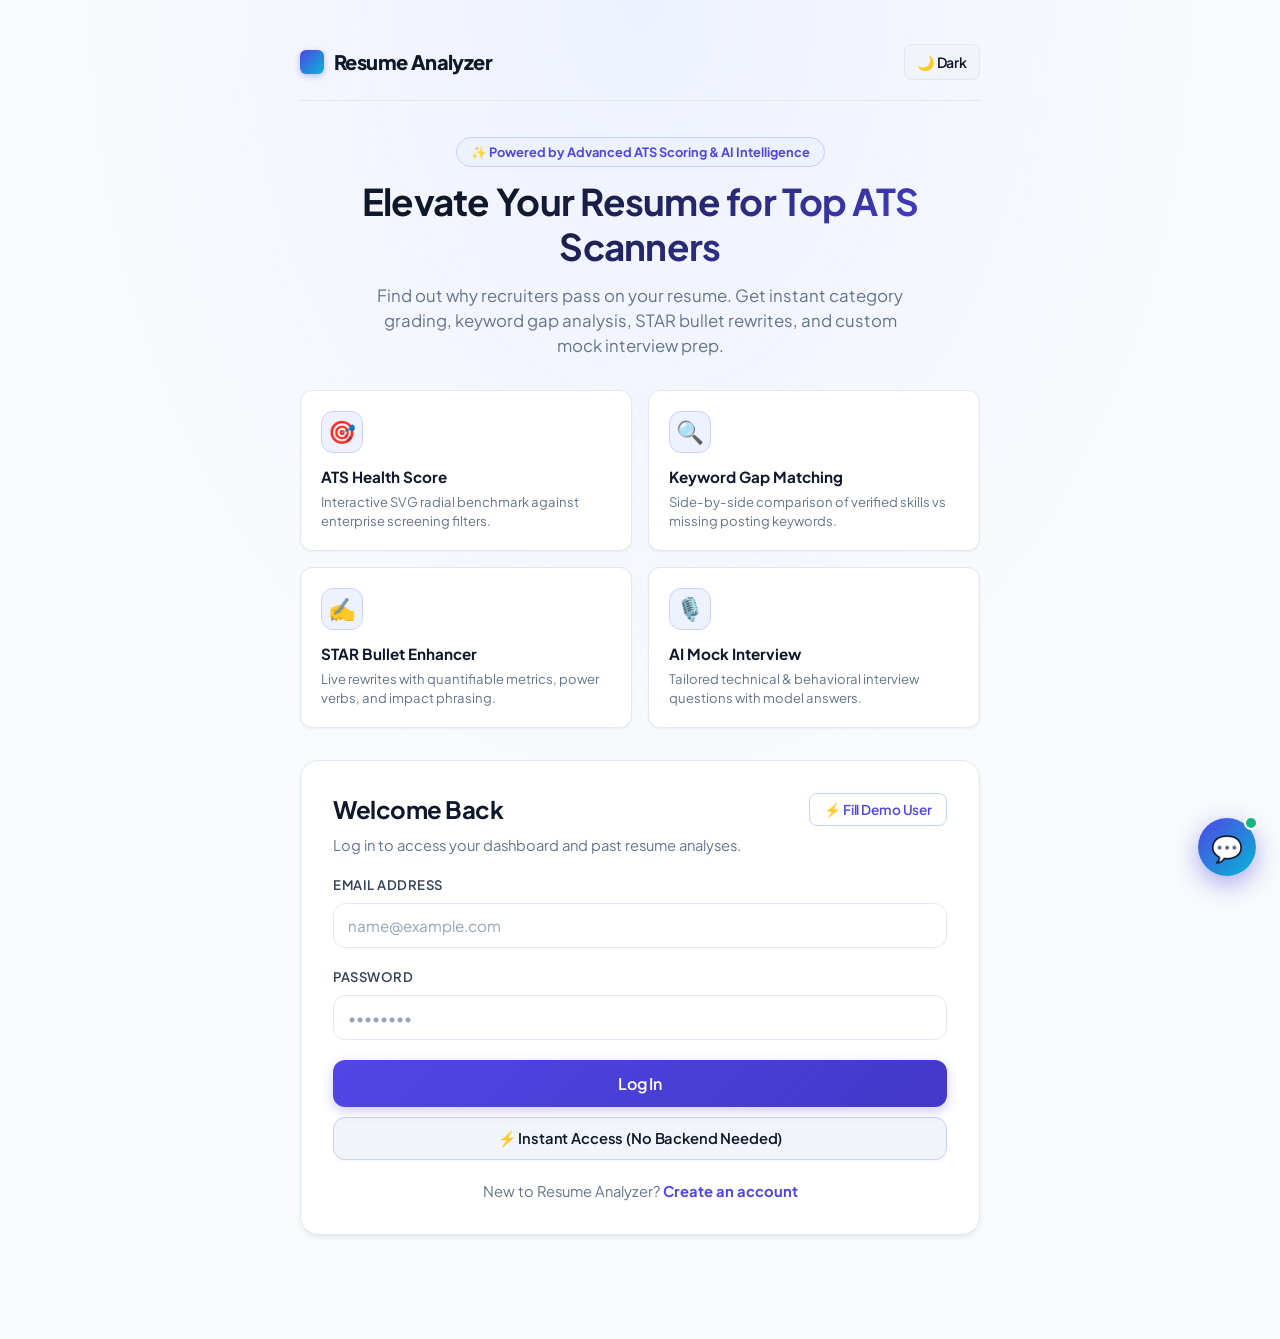
==== commit ff181432: "Add instant access login without backend dependency" ====
--- a/frontend/index.html
+++ b/frontend/index.html
@@ -65,8 +65,11 @@
     <label>Password</label>
     <input type="password" id="login-password" placeholder="••••••••">
 
-    <button onclick="handleLogin()" style="width:100%; margin-top:22px; padding:13px; font-size:1rem;">
+    <button onclick="handleLogin()" style="width:100%; margin-top:20px; padding:13px; font-size:1rem;">
       Log In
+    </button>
+    <button type="button" class="btn-secondary" onclick="instantAccess()" style="width:100%; margin-top:10px; padding:11px; font-size:0.92rem; border-color:var(--primary-border); display:flex; align-items:center; justify-content:center; gap:8px;">
+      ⚡ Instant Access (No Backend Needed)
     </button>
     <div class="error" id="login-error"></div>
 
@@ -95,8 +98,11 @@
     <label>Target Job Role</label>
     <input type="text" id="reg-role" placeholder="e.g. Senior Java Developer, Full Stack Engineer">
 
-    <button onclick="handleRegister()" style="width:100%; margin-top:22px; padding:13px; font-size:1rem;">
+    <button onclick="handleRegister()" style="width:100%; margin-top:20px; padding:13px; font-size:1rem;">
       Create Free Account
+    </button>
+    <button type="button" class="btn-secondary" onclick="instantAccess()" style="width:100%; margin-top:10px; padding:11px; font-size:0.92rem; border-color:var(--primary-border); display:flex; align-items:center; justify-content:center; gap:8px;">
+      ⚡ Instant Access (No Backend Needed)
     </button>
     <div class="error" id="register-error"></div>
 
@@ -119,9 +125,22 @@
     reg.style.display = showLogin ? "none" : "block";
   }
 
+  function instantAccess() {
+    const email = document.getElementById("login-email")?.value.trim() || "madhusreemanokaran@gmail.com";
+    const name = email.includes("@") ? email.split("@")[0] : "Candidate";
+    setSession({
+      token: "standalone-token-" + Date.now(),
+      userId: 1,
+      name: name.charAt(0).toUpperCase() + name.slice(1),
+      email: email,
+      targetJobRole: "Senior Java Developer"
+    });
+    window.location.href = "dashboard.html";
+  }
+
   function quickFillDemo(type) {
     if (type === "login") {
-      document.getElementById("login-email").value = "demo@resumeanalyzer.com";
+      document.getElementById("login-email").value = "madhusreemanokaran@gmail.com";
       document.getElementById("login-password").value = "password123";
     } else {
       document.getElementById("reg-name").value = "Alex Morgan";
@@ -132,42 +151,32 @@
   }
 
   async function handleLogin() {
-    const email = document.getElementById("login-email").value.trim();
-    const password = document.getElementById("login-password").value;
+    const email = document.getElementById("login-email").value.trim() || "madhusreemanokaran@gmail.com";
+    const password = document.getElementById("login-password").value || "password123";
     const errorEl = document.getElementById("login-error");
     errorEl.textContent = "";
-
-    if (!email || !password) {
-      errorEl.textContent = "Please enter both email and password.";
-      return;
-    }
 
     try {
       await loginUser(email, password);
       window.location.href = "dashboard.html";
     } catch (e) {
-      errorEl.textContent = e.message;
+      instantAccess();
     }
   }
 
   async function handleRegister() {
-    const name = document.getElementById("reg-name").value.trim();
-    const email = document.getElementById("reg-email").value.trim();
-    const password = document.getElementById("reg-password").value;
-    const role = document.getElementById("reg-role").value.trim();
+    const name = document.getElementById("reg-name").value.trim() || "Candidate";
+    const email = document.getElementById("reg-email").value.trim() || "user@example.com";
+    const password = document.getElementById("reg-password").value || "password123";
+    const role = document.getElementById("reg-role").value.trim() || "Software Engineer";
     const errorEl = document.getElementById("register-error");
     errorEl.textContent = "";
-
-    if (!name || !email || !password) {
-      errorEl.textContent = "Please fill in your name, email, and password.";
-      return;
-    }
 
     try {
       await registerUser(name, email, password, role);
       window.location.href = "dashboard.html";
     } catch (e) {
-      errorEl.textContent = e.message;
+      instantAccess();
     }
   }
 </script>
